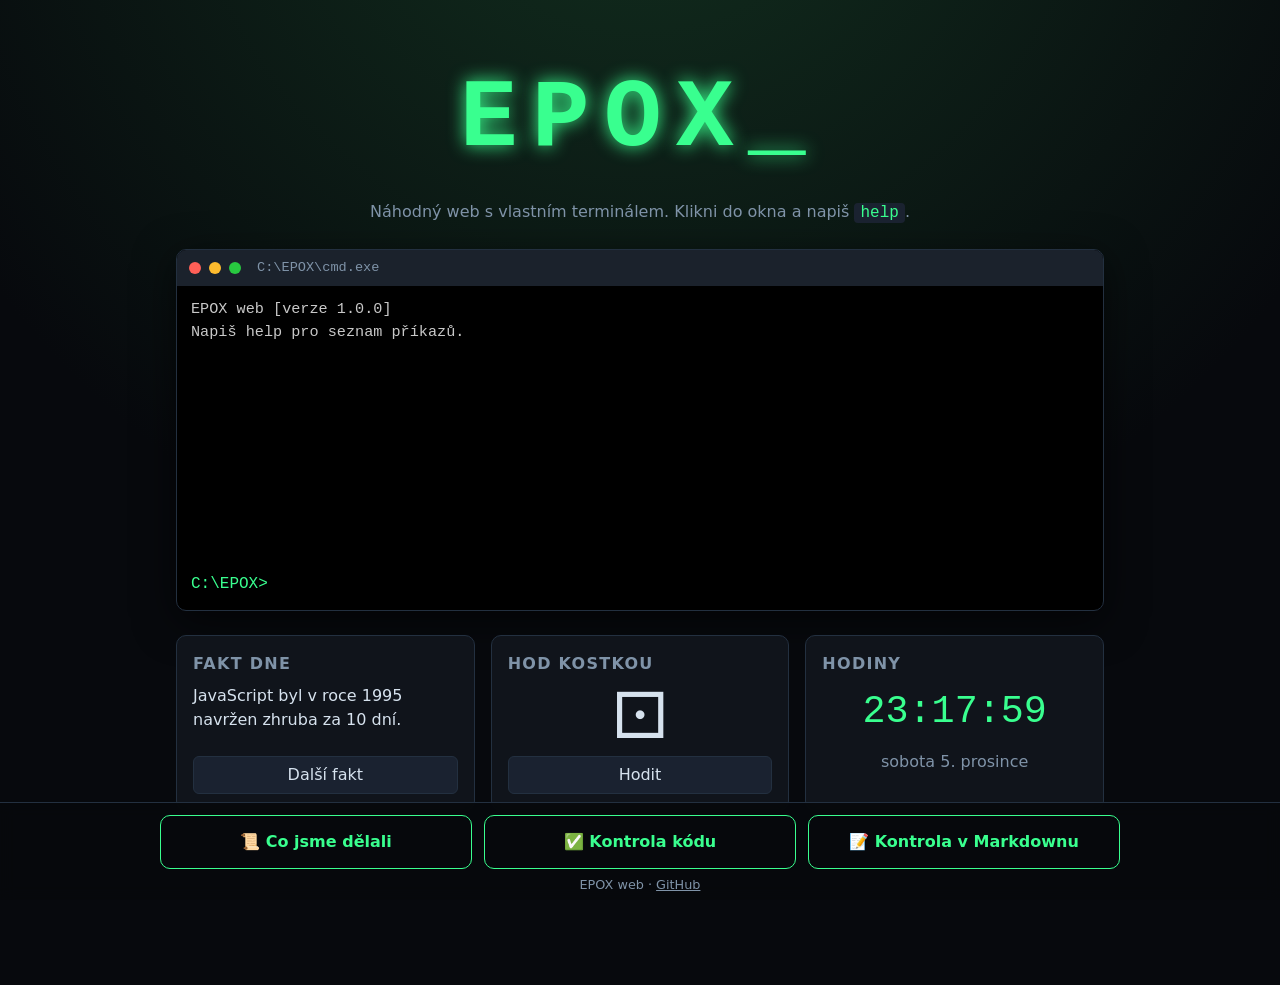
==== index.html @ 8c87aa14 "EPOX web: terminal a 3 tlacitka" ====
<!DOCTYPE html>
<html lang="cs">
<head>
  <meta charset="UTF-8">
  <meta name="viewport" content="width=device-width, initial-scale=1.0">
  <meta name="description" content="EPOX web – náhodná stránka s vlastním terminálem a kontrolou kódu">
  <title>EPOX web</title>
  <link rel="stylesheet" href="style.css">
</head>
<body>

  <header class="hero">
    <h1 class="logo">EPOX<span class="blink">_</span></h1>
    <p class="tagline">Náhodný web s vlastním terminálem. Klikni do okna a napiš <code>help</code>.</p>
  </header>

  <main>
    <!-- TERMINÁL (cmd) -->
    <section class="terminal" aria-label="Terminál">
      <div class="term-bar">
        <span class="dot red"></span><span class="dot yellow"></span><span class="dot green"></span>
        <span class="term-title">C:\EPOX\cmd.exe</span>
      </div>
      <div id="term-output" class="term-output" aria-live="polite"></div>
      <form id="term-form" class="term-line">
        <label for="term-input" class="prompt">C:\EPOX&gt;</label>
        <input id="term-input" type="text" autocomplete="off" spellcheck="false">
      </form>
    </section>

    <!-- NÁHODNÉ KARTY -->
    <section class="cards" aria-label="Náhodné věci">
      <article class="card">
        <h2>Fakt dne</h2>
        <p id="fact" class="fact"></p>
        <button type="button" id="new-fact" class="small-btn">Další fakt</button>
      </article>
      <article class="card">
        <h2>Hod kostkou</h2>
        <p id="dice" class="dice">⚀</p>
        <button type="button" id="roll" class="small-btn">Hodit</button>
      </article>
      <article class="card">
        <h2>Hodiny</h2>
        <p id="clock" class="clock">--:--:--</p>
        <p id="date" class="date"></p>
      </article>
    </section>

    <!-- PANEL, KTERÝ OTEVÍRAJÍ 3 TLAČÍTKA -->
    <section id="panel" class="panel" hidden>
      <div class="panel-head">
        <h2 id="panel-title">Panel</h2>
        <button type="button" id="panel-close" class="close-btn" aria-label="Zavřít panel">✕</button>
      </div>
      <div id="panel-body"></div>
    </section>
  </main>

  <!-- 3 TLAČÍTKA DOLE -->
  <footer class="footer">
    <nav class="buttons" aria-label="Hlavní tlačítka">
      <button type="button" class="big-btn" id="btn-history">📜 Co jsme dělali</button>
      <button type="button" class="big-btn" id="btn-check">✅ Kontrola kódu</button>
      <button type="button" class="big-btn" id="btn-md">📝 Kontrola v Markdownu</button>
    </nav>
    <p class="credit">EPOX web · <a href="https://github.com/orsi10jir-cloud/EPOX">GitHub</a></p>
  </footer>

  <canvas id="matrix" hidden></canvas>

  <script src="script.js"></script>
</body>
</html>
---- style.css ----
/* ===== Barvy (proměnné) – změníš je na jednom místě ===== */
:root {
  --bg: #07090d;
  --panel: #10141b;
  --border: #233040;
  --text: #d6e2ee;
  --muted: #7f93a8;
  --accent: #39ff8f;      /* hlavní zelená – mění ji příkaz "color" */
  --warn: #ffc94a;
  --err: #ff5c6c;
  --mono: "Cascadia Code", Consolas, "Courier New", monospace;
  --sans: "Segoe UI", system-ui, -apple-system, sans-serif;
}

* { box-sizing: border-box; }

body {
  margin: 0;
  background: var(--bg);
  background-image: radial-gradient(circle at 50% -20%, #12301f 0%, transparent 60%);
  color: var(--text);
  font-family: var(--sans);
  line-height: 1.5;
  padding-bottom: 150px; /* místo pro tlačítka dole */
}

main { max-width: 960px; margin: 0 auto; padding: 0 16px; }

/* ===== Hlavička ===== */
.hero { text-align: center; padding: 48px 16px 24px; }
.logo {
  font-family: var(--mono);
  font-size: clamp(3rem, 12vw, 6rem);
  margin: 0;
  color: var(--accent);
  letter-spacing: 0.15em;
  text-shadow: 0 0 18px var(--accent);
}
.blink { animation: blink 1s steps(1) infinite; }
@keyframes blink { 50% { opacity: 0; } }
.tagline { color: var(--muted); margin: 8px 0 0; }
code {
  font-family: var(--mono);
  background: #1a2230;
  padding: 1px 6px;
  border-radius: 4px;
  color: var(--accent);
}

/* ===== Terminál ===== */
.terminal {
  background: #000;
  border: 1px solid var(--border);
  border-radius: 10px;
  overflow: hidden;
  box-shadow: 0 10px 40px rgba(0, 0, 0, 0.6);
}
.term-bar {
  display: flex; align-items: center; gap: 8px;
  background: #1b222c; padding: 8px 12px;
}
.dot { width: 12px; height: 12px; border-radius: 50%; }
.red { background: #ff5f57; } .yellow { background: #febc2e; } .green { background: #28c840; }
.term-title { margin-left: 8px; font-family: var(--mono); font-size: 0.85rem; color: var(--muted); }
.term-output {
  font-family: var(--mono);
  font-size: 0.95rem;
  color: #c8c8c8;
  padding: 12px 14px 0;
  height: 280px;
  overflow-y: auto;
  white-space: pre-wrap;
  word-break: break-word;
}
.term-output .cmd { color: var(--accent); }
.term-output .err { color: var(--err); }
.term-line { display: flex; align-items: center; padding: 6px 14px 14px; font-family: var(--mono); }
.prompt { color: var(--accent); white-space: nowrap; margin-right: 6px; }
#term-input {
  flex: 1; min-width: 0;
  background: transparent; border: none; outline: none;
  color: #fff; font-family: var(--mono); font-size: 0.95rem;
  caret-color: var(--accent);
}

/* ===== Karty ===== */
.cards {
  display: grid;
  grid-template-columns: repeat(auto-fit, minmax(220px, 1fr));
  gap: 16px;
  margin: 24px 0;
}
.card {
  background: var(--panel);
  border: 1px solid var(--border);
  border-radius: 10px;
  padding: 16px;
  display: flex; flex-direction: column; gap: 8px;
}
.card h2 { margin: 0; font-size: 1rem; color: var(--muted); text-transform: uppercase; letter-spacing: 0.08em; }
.fact { flex: 1; margin: 0; }
.dice { font-size: 4rem; margin: 0; text-align: center; line-height: 1; }
.dice.roll { animation: roll 0.5s ease; }
@keyframes roll { from { transform: rotate(-360deg) scale(0.4); } to { transform: none; } }
.clock { font-family: var(--mono); font-size: 2.4rem; margin: 0; color: var(--accent); text-align: center; }
.date { margin: 0; text-align: center; color: var(--muted); }

/* ===== Tlačítka ===== */
.small-btn, .tab-btn, .close-btn {
  background: #1a2230; color: var(--text);
  border: 1px solid var(--border); border-radius: 6px;
  padding: 6px 12px; cursor: pointer; font: inherit;
}
.small-btn:hover, .tab-btn:hover, .close-btn:hover { border-color: var(--accent); color: var(--accent); }
.tab-btn.active { background: var(--accent); color: #000; border-color: var(--accent); }

.footer {
  position: fixed; left: 0; right: 0; bottom: 0;
  background: rgba(7, 9, 13, 0.92);
  backdrop-filter: blur(8px);
  border-top: 1px solid var(--border);
  padding: 12px 16px 6px;
  z-index: 10;
}
.buttons {
  max-width: 960px; margin: 0 auto;
  display: grid; grid-template-columns: repeat(3, 1fr); gap: 12px;
}
.big-btn {
  font: inherit; font-weight: 600;
  padding: 14px 10px;
  border-radius: 10px;
  border: 1px solid var(--accent);
  background: transparent; color: var(--accent);
  cursor: pointer;
  transition: background 0.15s, color 0.15s, transform 0.1s;
}
.big-btn:hover { background: var(--accent); color: #000; }
.big-btn:active { transform: scale(0.97); }
.credit { text-align: center; color: var(--muted); font-size: 0.8rem; margin: 6px 0 0; }
.credit a { color: var(--muted); }

@media (max-width: 600px) {
  .buttons { grid-template-columns: 1fr; gap: 6px; }
  .big-btn { padding: 10px; }
  body { padding-bottom: 230px; }
}

/* ===== Panel ===== */
.panel {
  background: var(--panel);
  border: 1px solid var(--accent);
  border-radius: 10px;
  padding: 16px 20px 20px;
  margin-bottom: 24px;
  animation: slide 0.25s ease;
}
@keyframes slide { from { opacity: 0; transform: translateY(12px); } to { opacity: 1; transform: none; } }
.panel-head { display: flex; justify-content: space-between; align-items: center; gap: 12px; }
.panel-head h2 { margin: 0; color: var(--accent); }
.panel h3 { color: var(--accent); margin: 18px 0 6px; }
.panel h4 { margin: 14px 0 6px; }

.columns { display: grid; grid-template-columns: repeat(auto-fit, minmax(260px, 1fr)); gap: 16px; }
.columns ul { padding-left: 20px; margin: 0; }
.columns li { margin-bottom: 6px; }

.summary { display: flex; flex-wrap: wrap; gap: 10px; margin: 12px 0; }
.pill { padding: 4px 12px; border-radius: 999px; font-weight: 600; background: #1a2230; }
.pill.ok { color: var(--accent); } .pill.varovani { color: var(--warn); } .pill.chyba { color: var(--err); }

.checks { list-style: none; padding: 0; margin: 0; }
.checks li {
  display: grid; grid-template-columns: 28px 1fr; gap: 4px 8px;
  padding: 8px 0; border-bottom: 1px solid var(--border);
}
.checks .detail { grid-column: 2; color: var(--muted); font-size: 0.9rem; font-family: var(--mono); word-break: break-word; }
.checks .ok .name { color: var(--text); }
.checks .varovani .name { color: var(--warn); }
.checks .chyba .name { color: var(--err); }

.toolbar { display: flex; flex-wrap: wrap; gap: 8px; margin: 12px 0; }
.md-source {
  background: #000; color: #c8c8c8;
  font-family: var(--mono); font-size: 0.85rem;
  padding: 14px; border-radius: 8px; border: 1px solid var(--border);
  overflow-x: auto; white-space: pre; margin: 0;
}
.md-render table { border-collapse: collapse; width: 100%; font-size: 0.9rem; }
.md-render th, .md-render td { border: 1px solid var(--border); padding: 6px 8px; text-align: left; }
.md-render th { background: #1a2230; }
.note { color: var(--muted); font-size: 0.9rem; }
.note a, .md-render a { color: var(--accent); }

/* ===== Matrix efekt ===== */
#matrix { position: fixed; inset: 0; width: 100%; height: 100%; z-index: 100; background: #000; cursor: pointer; }
#matrix[hidden] { display: none; }
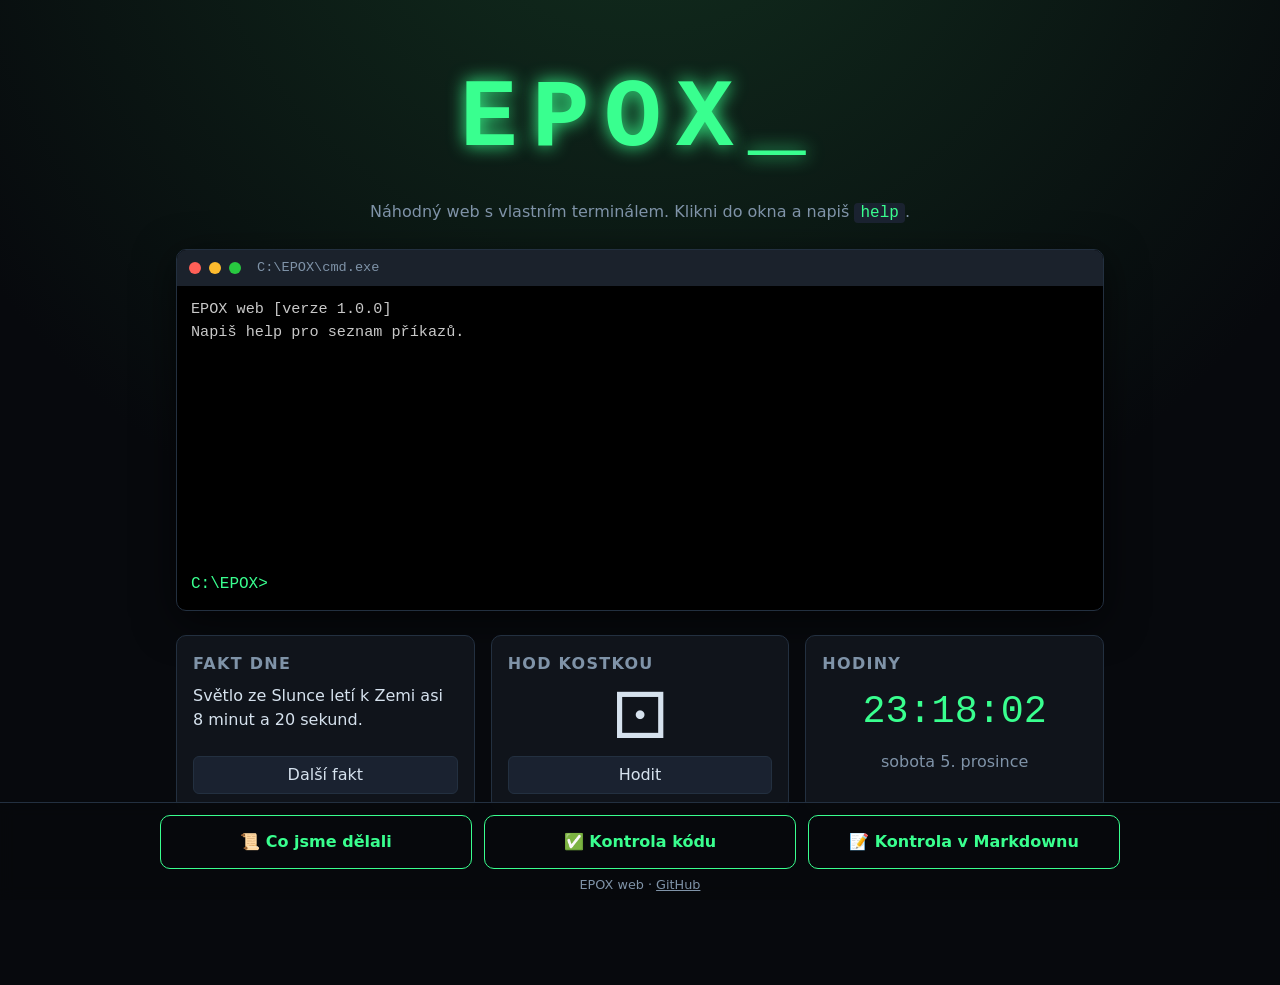
==== commit 63c171a3: "Verze souboru proti cache" ====
--- a/index.html
+++ b/index.html
@@ -5,7 +5,7 @@
   <meta name="viewport" content="width=device-width, initial-scale=1.0">
   <meta name="description" content="EPOX web – náhodná stránka s vlastním terminálem a kontrolou kódu">
   <title>EPOX web</title>
-  <link rel="stylesheet" href="style.css">
+  <link rel="stylesheet" href="style.css?v=2">
 </head>
 <body>
 
@@ -69,6 +69,6 @@
 
   <canvas id="matrix" hidden></canvas>
 
-  <script src="script.js"></script>
+  <script src="script.js?v=2"></script>
 </body>
 </html>
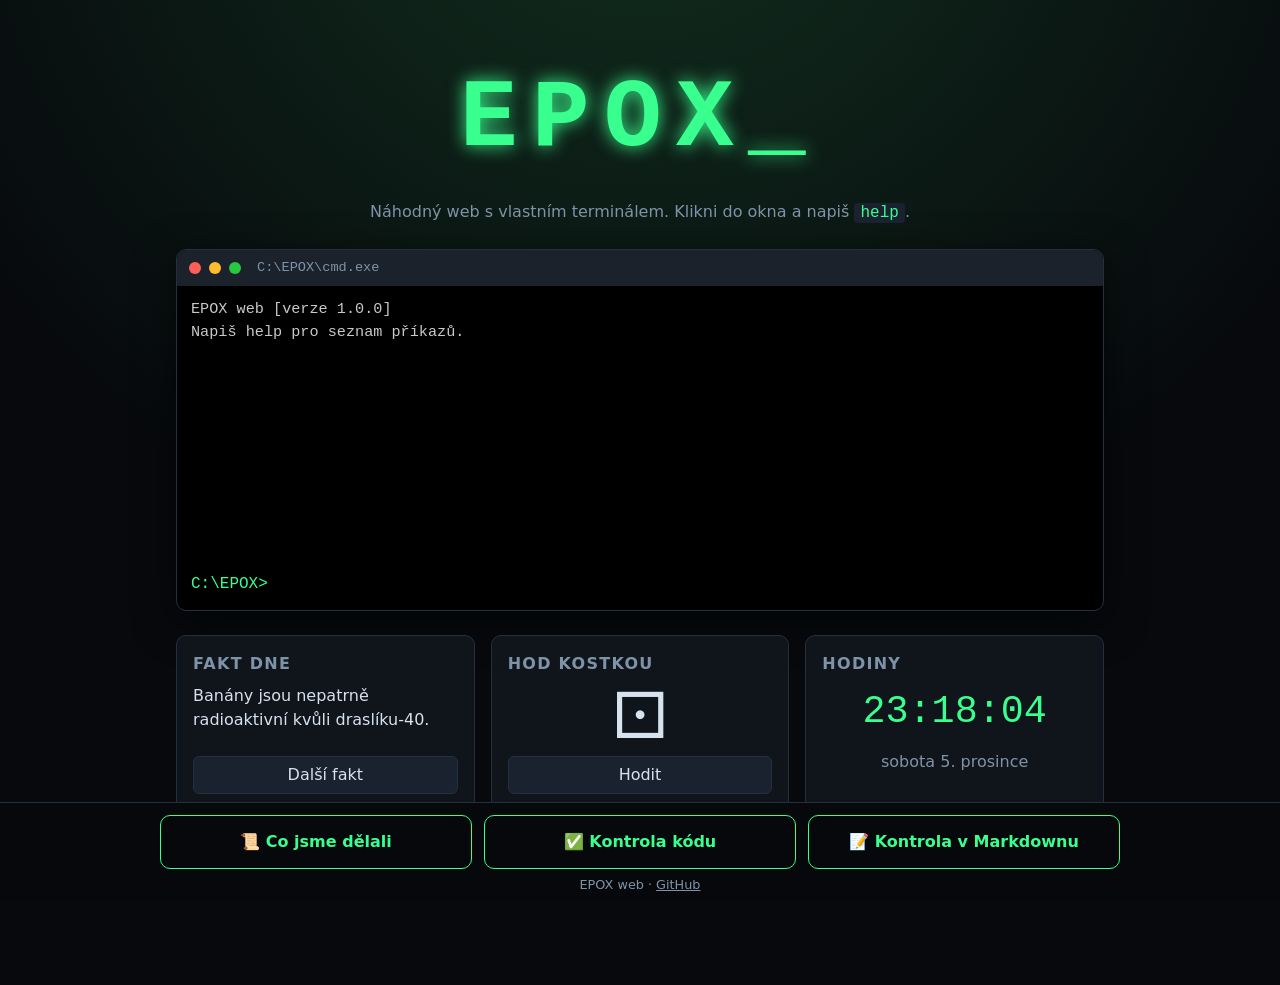
==== commit a50048cf: "CSS: nahrazeno zastarale break-word" ====
--- a/index.html
+++ b/index.html
@@ -5,7 +5,7 @@
   <meta name="viewport" content="width=device-width, initial-scale=1.0">
   <meta name="description" content="EPOX web – náhodná stránka s vlastním terminálem a kontrolou kódu">
   <title>EPOX web</title>
-  <link rel="stylesheet" href="style.css?v=2">
+  <link rel="stylesheet" href="style.css?v=3">
 </head>
 <body>
 
@@ -69,6 +69,6 @@
 
   <canvas id="matrix" hidden></canvas>
 
-  <script src="script.js?v=2"></script>
+  <script src="script.js?v=3"></script>
 </body>
 </html>
--- a/style.css
+++ b/style.css
@@ -70,7 +70,7 @@
   height: 280px;
   overflow-y: auto;
   white-space: pre-wrap;
-  word-break: break-word;
+  overflow-wrap: anywhere;
 }
 .term-output .cmd { color: var(--accent); }
 .term-output .err { color: var(--err); }
@@ -174,7 +174,7 @@
   display: grid; grid-template-columns: 28px 1fr; gap: 4px 8px;
   padding: 8px 0; border-bottom: 1px solid var(--border);
 }
-.checks .detail { grid-column: 2; color: var(--muted); font-size: 0.9rem; font-family: var(--mono); word-break: break-word; }
+.checks .detail { grid-column: 2; color: var(--muted); font-size: 0.9rem; font-family: var(--mono); overflow-wrap: anywhere; }
 .checks .ok .name { color: var(--text); }
 .checks .varovani .name { color: var(--warn); }
 .checks .chyba .name { color: var(--err); }
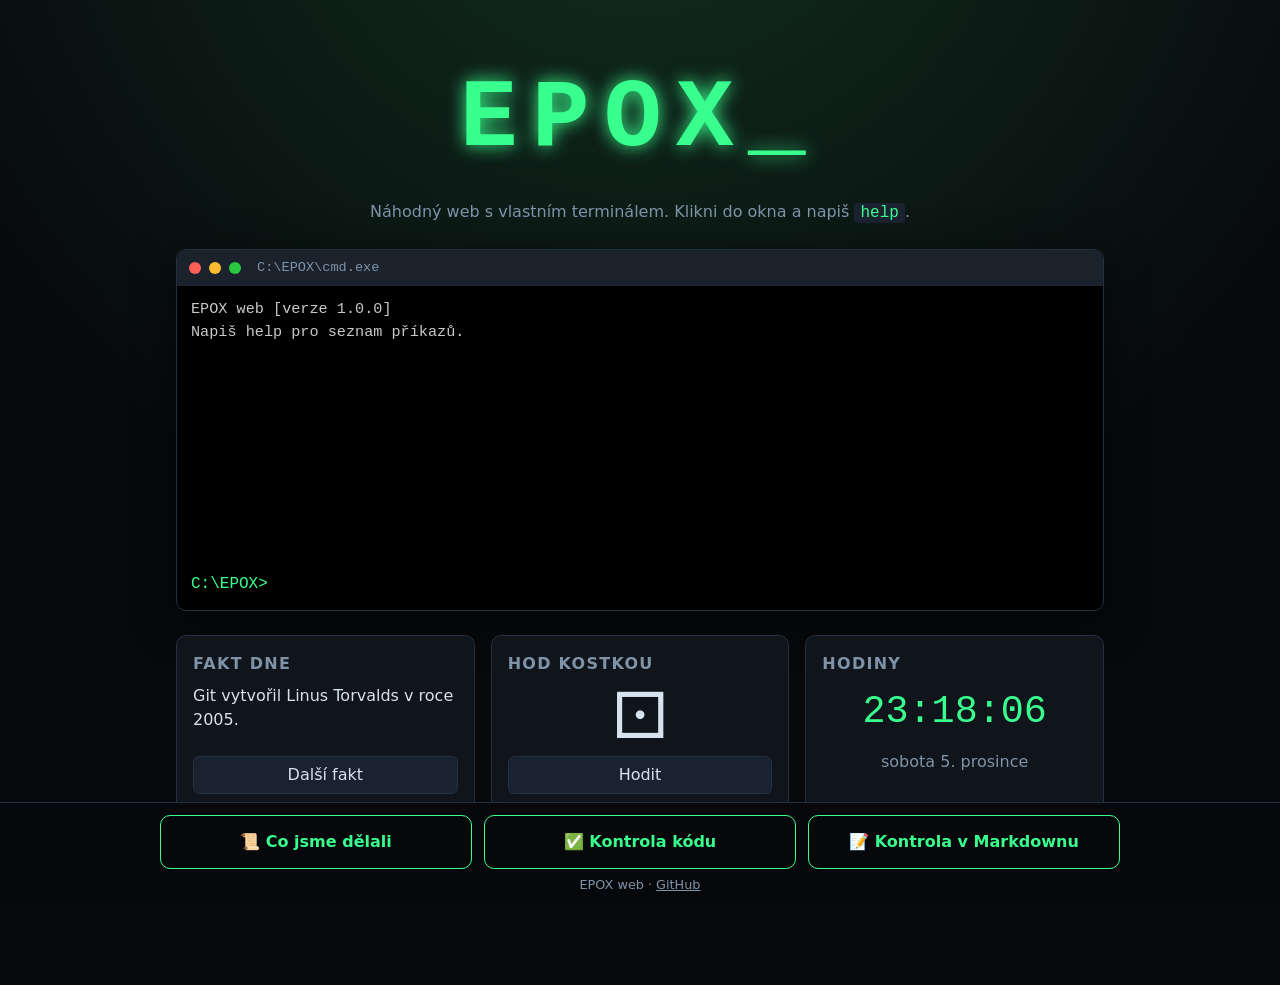
==== commit bca55232: "Tlacitka otevrou W3C validatory, stranka Jak to vzniklo (postup/)" ====
--- a/index.html
+++ b/index.html
@@ -5,7 +5,7 @@
   <meta name="viewport" content="width=device-width, initial-scale=1.0">
   <meta name="description" content="EPOX web – náhodná stránka s vlastním terminálem a kontrolou kódu">
   <title>EPOX web</title>
-  <link rel="stylesheet" href="style.css?v=3">
+  <link rel="stylesheet" href="style.css?v=4">
 </head>
 <body>
 
@@ -69,6 +69,6 @@
 
   <canvas id="matrix" hidden></canvas>
 
-  <script src="script.js?v=3"></script>
+  <script src="script.js?v=4"></script>
 </body>
 </html>
